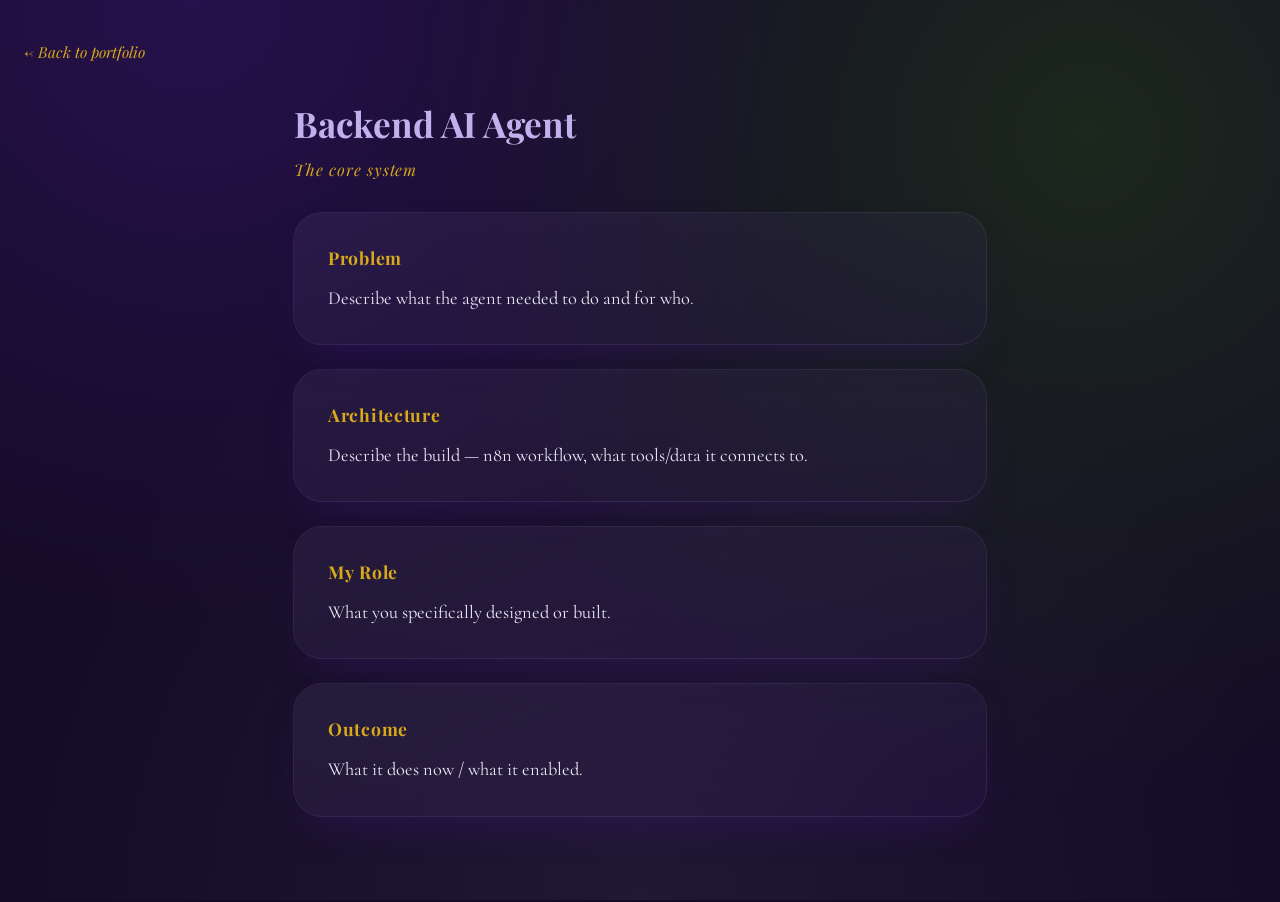
==== backend-agent.html @ 7d751af6 "add multi-page case studies" ====
<!DOCTYPE html>
<html lang="en">
<head>
<meta charset="UTF-8">
<meta name="viewport" content="width=device-width, initial-scale=1.0">
<title>Backend AI Agent — Aalijah's Portfolio</title>
<link rel="stylesheet" href="style.css">
</head>
<body class="case-page">

  <a class="back-link" href="index.html">← Back to portfolio</a>

  <main>
    <h1>Backend AI Agent</h1>
    <p class="role">The core system</p>

    <div class="case-section">
      <h3>Problem</h3>
      <p>Describe what the agent needed to do and for who.</p>
    </div>

    <div class="case-section">
      <h3>Architecture</h3>
      <p>Describe the build — n8n workflow, what tools/data it connects to.</p>
      <!-- <img src="images/backend-diagram.png" alt="Backend agent architecture diagram"> -->
    </div>

    <div class="case-section">
      <h3>My Role</h3>
      <p>What you specifically designed or built.</p>
    </div>

    <div class="case-section">
      <h3>Outcome</h3>
      <p>What it does now / what it enabled.</p>
      <!-- <img src="images/backend-result.png" alt="Backend agent working screenshot"> -->
    </div>
  </main>

</body>
</html>
---- style.css ----
@import url('https://fonts.googleapis.com/css2?family=Dancing+Script:wght@700&family=Playfair+Display:ital,wght@0,600;0,700;1,500&family=Cormorant+Garamond:ital,wght@0,400;0,500;1,400&display=swap');

:root {
  --forest: #234514;
  --lavender: #c0b0eb;
  --royal: #34166a;
  --gold: #d8a91b;
}

* {
  box-sizing: border-box;
}

body {
  margin: 0;
  font-family: 'Cormorant Garamond', serif;
  font-size: 1.15rem;
  color: #ece8f5;
  line-height: 1.7;
  background:
    radial-gradient(circle at 15% 0%, rgba(52, 22, 106, 0.55), transparent 45%),
    radial-gradient(circle at 85% 15%, rgba(35, 69, 20, 0.5), transparent 50%),
    radial-gradient(circle at 50% 100%, rgba(192, 176, 235, 0.08), transparent 60%),
    #140b26;
  background-attachment: fixed;
}

header {
  padding: 80px 24px 30px;
  text-align: center;
}

.name-statement {
  display: block;
  font-family: 'Dancing Script', cursive;
  font-weight: 700;
  font-size: 5.2rem;
  line-height: 1.3;
  padding: 0.1em 0;
  margin: 0 0 6px;
  background: linear-gradient(100deg, var(--lavender) 10%, var(--gold) 55%, var(--lavender) 90%);
  -webkit-background-clip: text;
  background-clip: text;
  -webkit-text-fill-color: transparent;
  filter: drop-shadow(0 2px 18px rgba(192, 176, 235, 0.25));
}

.flourish {
  color: var(--gold);
  letter-spacing: 0.5em;
  font-size: 0.9rem;
  opacity: 0.8;
  margin: 4px 0 22px;
}

.subtitle {
  max-width: 560px;
  margin: 0 auto;
  color: var(--lavender);
  font-style: italic;
  font-size: 1.2rem;
  font-weight: 400;
}

main {
  max-width: 740px;
  margin: 0 auto;
  padding: 30px 24px 60px;
}

.project {
  position: relative;
  display: block;
  text-decoration: none;
  background: linear-gradient(160deg, rgba(192, 176, 235, 0.07), rgba(52, 22, 106, 0.18));
  border-radius: 28px;
  padding: 34px 36px 30px;
  margin-bottom: 34px;
  box-shadow:
    0 0 0 1px rgba(192, 176, 235, 0.12),
    0 18px 40px -20px rgba(52, 22, 106, 0.65);
  backdrop-filter: blur(2px);
  transition: transform 0.2s ease, box-shadow 0.2s ease;
}

a.project:hover {
  transform: translateY(-3px);
  box-shadow:
    0 0 0 1px rgba(216, 169, 27, 0.35),
    0 22px 44px -18px rgba(52, 22, 106, 0.75);
}

.project .arrow {
  display: inline-block;
  color: var(--gold);
  font-size: 1.3rem;
  margin-left: 6px;
  transition: transform 0.2s ease;
}

a.project:hover .arrow {
  transform: translateX(4px);
}

.project .preview {
  margin: 0;
  color: #e6e1f2;
}

.project h2 {
  font-family: 'Playfair Display', serif;
  font-weight: 700;
  font-size: 1.7rem;
  margin: 6px 0 2px;
  color: var(--lavender);
}

.project .role {
  margin: 0 0 18px;
  color: var(--gold);
  font-family: 'Playfair Display', serif;
  font-style: italic;
  font-size: 0.95rem;
  letter-spacing: 0.06em;
}

.project p {
  margin: 0 0 12px;
  color: #e6e1f2;
}

.project strong {
  color: var(--gold);
  font-weight: 600;
}

.project img {
  max-width: 100%;
  border-radius: 16px;
  margin-top: 14px;
}

footer {
  text-align: center;
  padding: 20px 24px 60px;
  color: var(--lavender);
  font-family: 'Playfair Display', serif;
  font-style: italic;
  font-size: 0.95rem;
  opacity: 0.75;
}

footer p {
  margin: 0;
}

.back-link {
  display: inline-block;
  color: var(--gold);
  text-decoration: none;
  font-family: 'Playfair Display', serif;
  font-style: italic;
  font-size: 0.95rem;
  margin: 40px 0 10px 24px;
  transition: transform 0.2s ease;
}

.back-link:hover {
  transform: translateX(-4px);
}

.case-page main {
  padding-top: 10px;
}

.case-page h1 {
  font-family: 'Playfair Display', serif;
  font-weight: 700;
  color: var(--lavender);
  font-size: 2.2rem;
  margin: 8px 0 2px;
}

.case-page .role {
  color: var(--gold);
  font-family: 'Playfair Display', serif;
  font-style: italic;
  font-size: 1rem;
  letter-spacing: 0.06em;
  margin: 0 0 30px;
}

.case-section {
  background: linear-gradient(160deg, rgba(192, 176, 235, 0.07), rgba(52, 22, 106, 0.18));
  border-radius: 28px;
  padding: 30px 34px;
  margin-bottom: 26px;
  box-shadow:
    0 0 0 1px rgba(192, 176, 235, 0.12),
    0 18px 40px -20px rgba(52, 22, 106, 0.65);
}

.case-section h3 {
  font-family: 'Playfair Display', serif;
  color: var(--gold);
  font-size: 1.1rem;
  margin: 0 0 10px;
  letter-spacing: 0.04em;
}

.case-section p {
  margin: 0;
}

.case-section img {
  max-width: 100%;
  border-radius: 16px;
  margin-top: 6px;
  box-shadow: 0 12px 30px -14px rgba(0,0,0,0.6);
}

@media (max-width: 480px) {
  .name-statement {
    font-size: 3.4rem;
  }
  .project, .case-section {
    padding: 26px 22px 22px;
  }
}
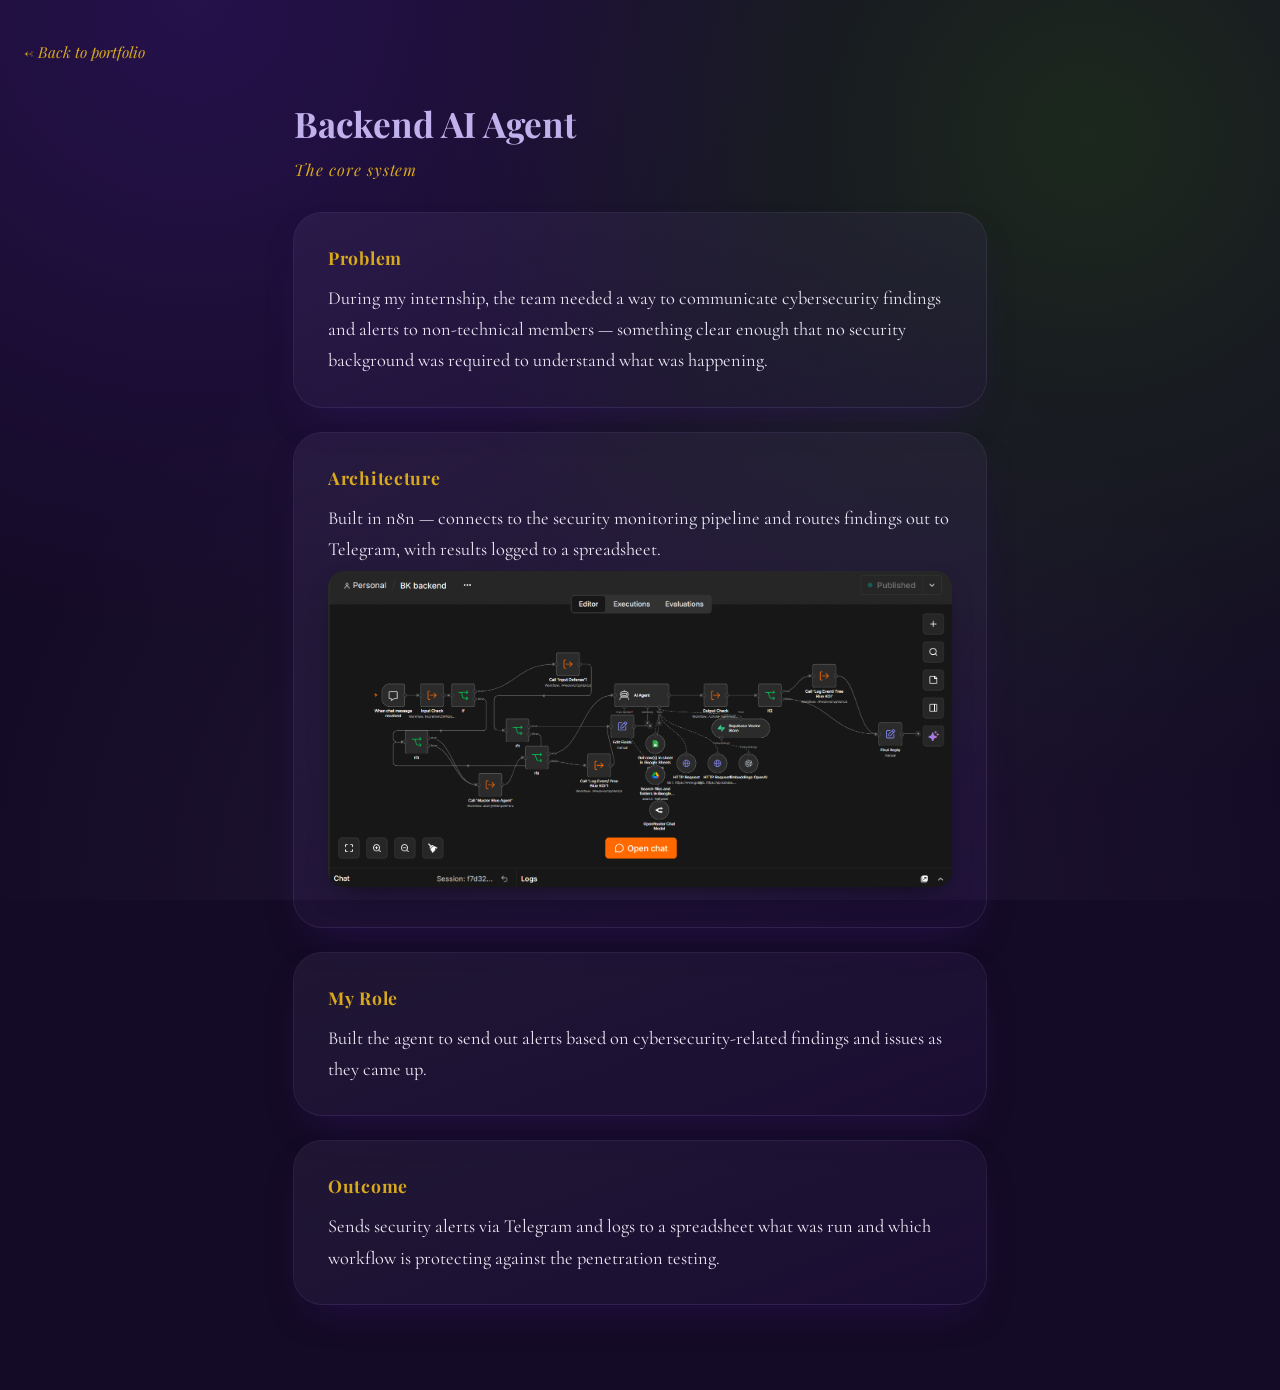
==== commit abd0ea55: "update case study content and move backend screenshot" ====
--- a/backend-agent.html
+++ b/backend-agent.html
@@ -16,24 +16,23 @@
 
     <div class="case-section">
       <h3>Problem</h3>
-      <p>Describe what the agent needed to do and for who.</p>
+      <p>During my internship, the team needed a way to communicate cybersecurity findings and alerts to non-technical members — something clear enough that no security background was required to understand what was happening.</p>
     </div>
 
     <div class="case-section">
       <h3>Architecture</h3>
-      <p>Describe the build — n8n workflow, what tools/data it connects to.</p>
-      <!-- <img src="images/backend-diagram.png" alt="Backend agent architecture diagram"> -->
+      <p>Built in n8n — connects to the security monitoring pipeline and routes findings out to Telegram, with results logged to a spreadsheet.</p>
+      <img src="images/bk_backend.png" alt="Backend agent architecture">
     </div>
 
     <div class="case-section">
       <h3>My Role</h3>
-      <p>What you specifically designed or built.</p>
+      <p>Built the agent to send out alerts based on cybersecurity-related findings and issues as they came up.</p>
     </div>
 
     <div class="case-section">
       <h3>Outcome</h3>
-      <p>What it does now / what it enabled.</p>
-      <!-- <img src="images/backend-result.png" alt="Backend agent working screenshot"> -->
+      <p>Sends security alerts via Telegram and logs to a spreadsheet what was run and which workflow is protecting against the penetration testing.</p>
     </div>
   </main>
 
--- a/style.css
+++ b/style.css
@@ -227,3 +227,20 @@
     padding: 26px 22px 22px;
   }
 }
+
+.case-section figure {
+  margin: 0 0 24px;
+}
+
+.case-section figure:last-child {
+  margin-bottom: 0;
+}
+
+.case-section figcaption {
+  margin-top: 8px;
+  font-family: 'Playfair Display', serif;
+  font-style: italic;
+  color: var(--gold);
+  font-size: 0.9rem;
+  text-align: center;
+}
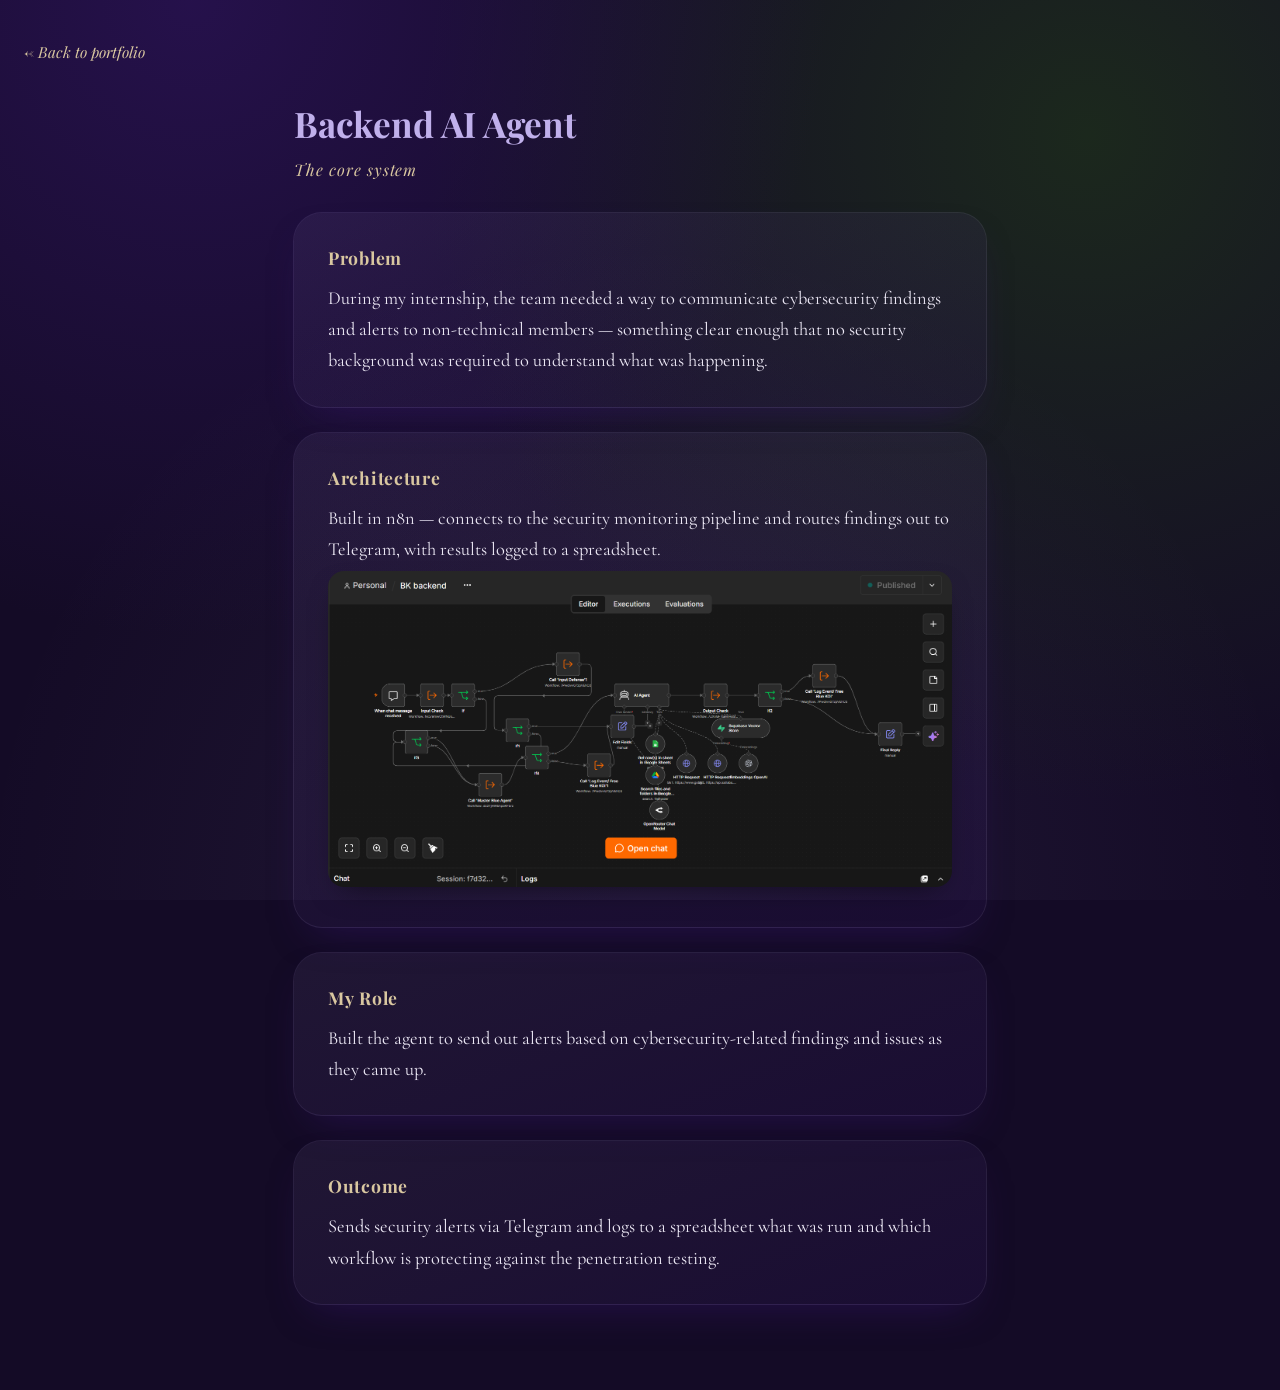
==== commit 6b24a910: "soften accent color, update cursor, add demo video sections" ====
--- a/backend-agent.html
+++ b/backend-agent.html
@@ -34,6 +34,14 @@
       <h3>Outcome</h3>
       <p>Sends security alerts via Telegram and logs to a spreadsheet what was run and which workflow is protecting against the penetration testing.</p>
     </div>
+    <!--
+    <div class="case-section">
+      <h3>Watch the Demo</h3>
+      <div class="video-wrap">
+        <iframe src="VIDEO_EMBED_URL_HERE" title="Workflow demo" allowfullscreen></iframe>
+      </div>
+    </div>
+    -->
   </main>
 
 </body>
--- a/style.css
+++ b/style.css
@@ -4,7 +4,7 @@
   --forest: #234514;
   --lavender: #c0b0eb;
   --royal: #34166a;
-  --gold: #d8a91b;
+  --gold: #d9c7a0;
 }
 
 * {
@@ -51,6 +51,12 @@
   font-size: 0.9rem;
   opacity: 0.8;
   margin: 4px 0 22px;
+  animation: twinkle 2.5s ease-in-out infinite;
+}
+
+@keyframes twinkle {
+  0%, 100% { opacity: 0.5; }
+  50% { opacity: 1; }
 }
 
 .subtitle {
@@ -86,7 +92,7 @@
 a.project:hover {
   transform: translateY(-3px);
   box-shadow:
-    0 0 0 1px rgba(216, 169, 27, 0.35),
+    0 0 0 1px rgba(217, 199, 160, 0.35),
     0 22px 44px -18px rgba(52, 22, 106, 0.75);
 }
 
@@ -152,6 +158,15 @@
 
 footer p {
   margin: 0;
+}
+
+footer a {
+  color: var(--lavender);
+  text-decoration: none;
+}
+
+footer a:hover {
+  text-decoration: underline;
 }
 
 .back-link {
@@ -244,3 +259,54 @@
   font-size: 0.9rem;
   text-align: center;
 }
+
+.name-underline {
+  width: 140px;
+  height: 2px;
+  margin: 0 auto 18px;
+  background: linear-gradient(90deg, transparent, var(--gold), transparent);
+}
+
+::-webkit-scrollbar {
+  width: 10px;
+}
+
+::-webkit-scrollbar-track {
+  background: #140b26;
+}
+
+::-webkit-scrollbar-thumb {
+  background: linear-gradient(180deg, var(--lavender), var(--royal));
+  border-radius: 10px;
+  border: 2px solid #140b26;
+}
+
+::-webkit-scrollbar-thumb:hover {
+  background: linear-gradient(180deg, var(--royal), var(--lavender));
+  box-shadow: 0 0 6px rgba(192, 176, 235, 0.6);
+}
+
+* {
+  scrollbar-color: var(--lavender) #140b26;
+}
+
+a:hover, .project:hover {
+  cursor: url("data:image/svg+xml,%3Csvg xmlns='http://www.w3.org/2000/svg' width='32' height='32' viewBox='0 0 32 32'%3E%3Cdefs%3E%3ClinearGradient id='sparkGrad' x1='0' y1='0' x2='1' y2='1'%3E%3Cstop offset='0%25' stop-color='rgb(224,208,255)'/%3E%3Cstop offset='100%25' stop-color='rgb(216,169,27)'/%3E%3C/linearGradient%3E%3C/defs%3E%3Cpath d='M14 2 C14.6 8 16.6 10 22 10.6 C16.6 11.2 14.6 13.2 14 19.2 C13.4 13.2 11.4 11.2 6 10.6 C11.4 10 13.4 8 14 2 Z' fill='url(%23sparkGrad)'/%3E%3Cpath d='M23 16 C23.3 19 24.3 20 27 20.3 C24.3 20.6 23.3 21.6 23 24.6 C22.7 21.6 21.7 20.6 19 20.3 C21.7 20 22.7 19 23 16 Z' fill='rgb(255,255,255)' opacity='0.85'/%3E%3C/svg%3E") 16 16, pointer;
+}
+
+.video-wrap {
+  position: relative;
+  padding-bottom: 56.25%;
+  height: 0;
+  overflow: hidden;
+  border-radius: 16px;
+}
+
+.video-wrap iframe {
+  position: absolute;
+  top: 0;
+  left: 0;
+  width: 100%;
+  height: 100%;
+  border: 0;
+}
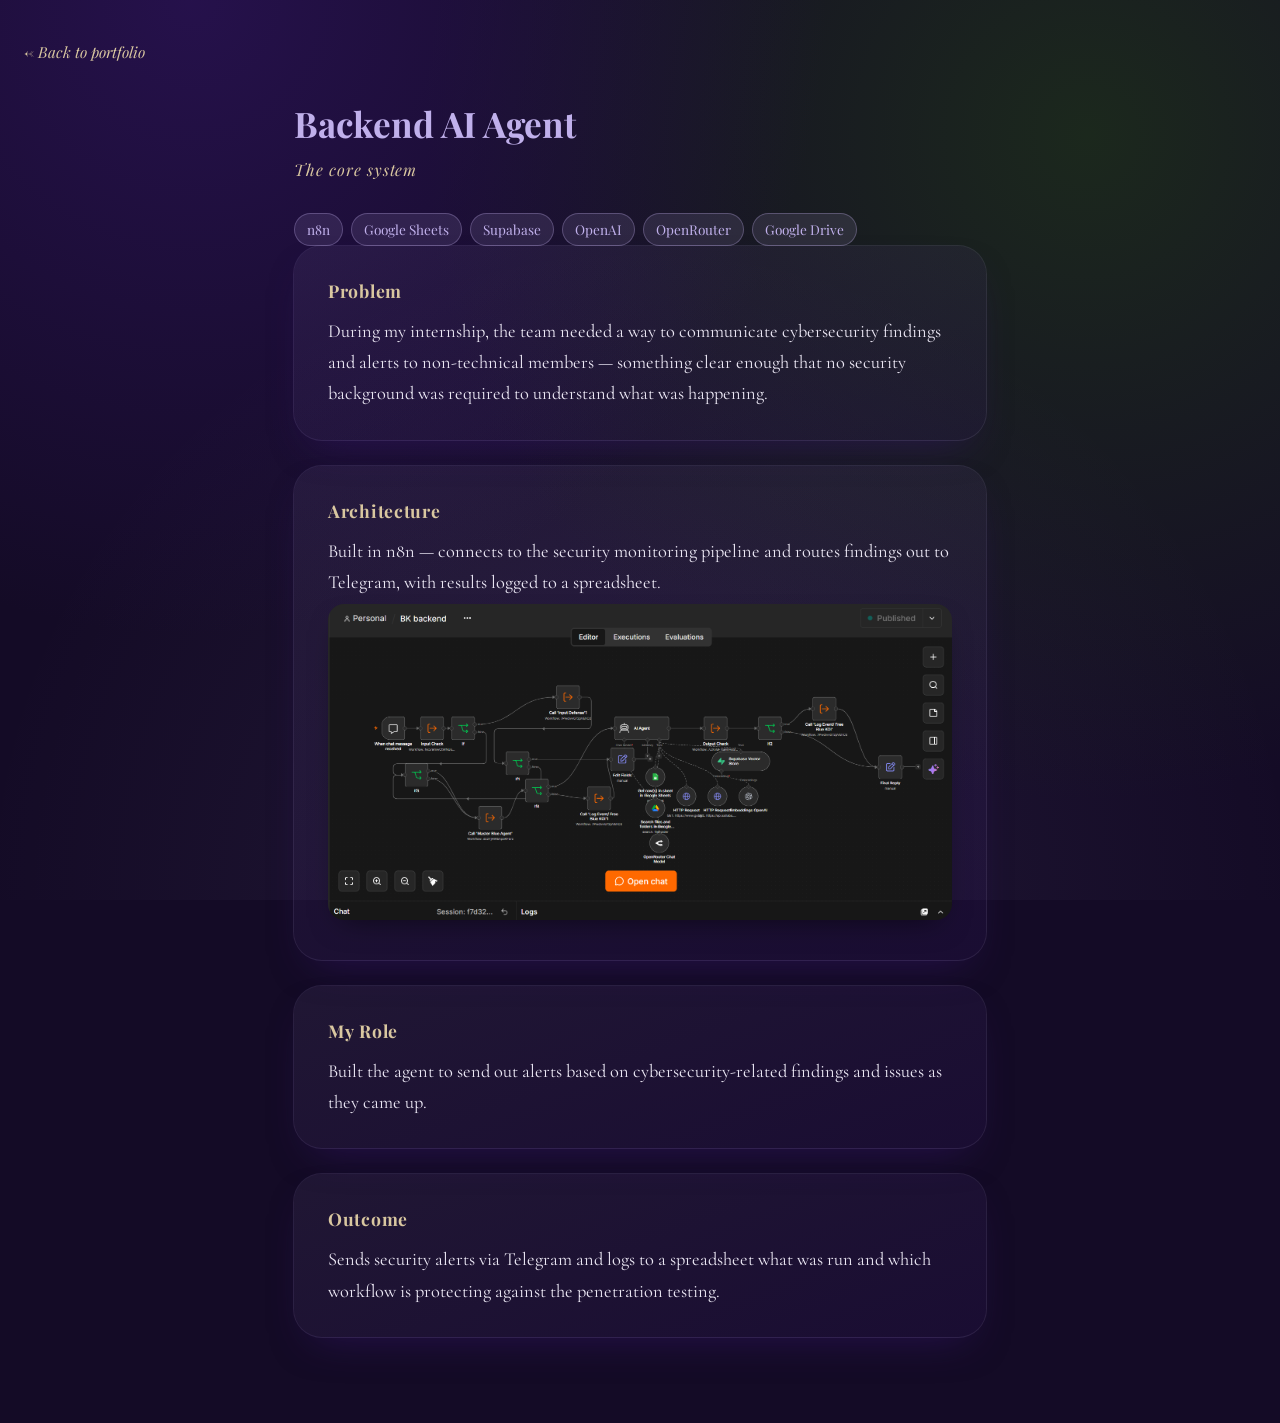
==== commit ed29afe7: "add resume download, tools-used tags, and favicon" ====
--- a/backend-agent.html
+++ b/backend-agent.html
@@ -5,6 +5,7 @@
 <meta name="viewport" content="width=device-width, initial-scale=1.0">
 <title>Backend AI Agent — Aalijah's Portfolio</title>
 <link rel="stylesheet" href="style.css">
+<link rel="icon" type="image/svg+xml" href="data:image/svg+xml,%3Csvg xmlns='http://www.w3.org/2000/svg' viewBox='0 0 64 64'%3E%3Cdefs%3E%3ClinearGradient id='g' x1='0' y1='0' x2='64' y2='64'%3E%3Cstop offset='0' stop-color='%23234514'/%3E%3Cstop offset='1' stop-color='%2334166a'/%3E%3C/linearGradient%3E%3C/defs%3E%3Crect width='64' height='64' rx='14' fill='url(%23g)'/%3E%3Ctext x='30' y='42' font-family='Georgia,serif' font-size='28' font-weight='700' fill='%23d9c7a0' text-anchor='middle'%3EAH%3C/text%3E%3Ctext x='48' y='20' font-size='16' fill='%23d9c7a0'%3E%E2%9C%A6%3C/text%3E%3C/svg%3E">
 </head>
 <body class="case-page">
 
@@ -13,6 +14,14 @@
   <main>
     <h1>Backend AI Agent</h1>
     <p class="role">The core system</p>
+    <div class="tools-used">
+      <span>n8n</span>
+      <span>Google Sheets</span>
+      <span>Supabase</span>
+      <span>OpenAI</span>
+      <span>OpenRouter</span>
+      <span>Google Drive</span>
+    </div>
 
     <div class="case-section">
       <h3>Problem</h3>
--- a/style.css
+++ b/style.css
@@ -296,17 +296,88 @@
 
 .video-wrap {
   position: relative;
-  padding-bottom: 56.25%;
-  height: 0;
+  border-radius: 16px;
   overflow: hidden;
-  border-radius: 16px;
-}
-
-.video-wrap iframe {
+  box-shadow: 0 18px 40px -20px rgba(52, 22, 106, 0.65);
+}
+
+.video-wrap video {
+  width: 100%;
+  display: block;
+}
+
+.unmute-btn {
   position: absolute;
-  top: 0;
-  left: 0;
-  width: 100%;
-  height: 100%;
-  border: 0;
-}
+  bottom: 14px;
+  right: 14px;
+  width: 44px;
+  height: 44px;
+  border-radius: 50%;
+  border: none;
+  background: var(--lavender);
+  color: #140b26;
+  font-size: 1.1rem;
+  cursor: pointer;
+  display: flex;
+  align-items: center;
+  justify-content: center;
+  box-shadow: 0 6px 16px -4px rgba(0,0,0,0.5);
+  transition: transform 0.2s ease;
+}
+
+.unmute-btn:hover {
+  transform: scale(1.08);
+}
+
+.meta-note {
+  font-family: 'Playfair Display', serif;
+  font-style: italic;
+  color: var(--lavender);
+  font-size: 1.05rem;
+  text-align: center;
+  margin: 0 0 30px;
+  padding: 18px 24px;
+  border-top: 1px solid rgba(192, 176, 235, 0.2);
+  border-bottom: 1px solid rgba(192, 176, 235, 0.2);
+}
+
+.intro-extra {
+  max-width: 600px;
+  margin: 14px auto 0;
+  color: #d9c7a0;
+  font-size: 1rem;
+  line-height: 1.6;
+}
+
+.resume-link {
+  display: inline-block;
+  margin-top: 18px;
+  color: var(--gold);
+  text-decoration: none;
+  font-family: 'Playfair Display', serif;
+  font-style: italic;
+  border-bottom: 1px solid var(--gold);
+  padding-bottom: 2px;
+  transition: opacity 0.2s ease;
+}
+
+.resume-link:hover {
+  opacity: 0.75;
+}
+
+.tools-used {
+  margin-top: 16px;
+  display: flex;
+  flex-wrap: wrap;
+  gap: 8px;
+}
+
+.tools-used span {
+  background: rgba(192, 176, 235, 0.12);
+  border: 1px solid rgba(192, 176, 235, 0.3);
+  color: var(--lavender);
+  font-size: 0.85rem;
+  padding: 4px 12px;
+  border-radius: 20px;
+  font-family: 'Playfair Display', serif;
+}
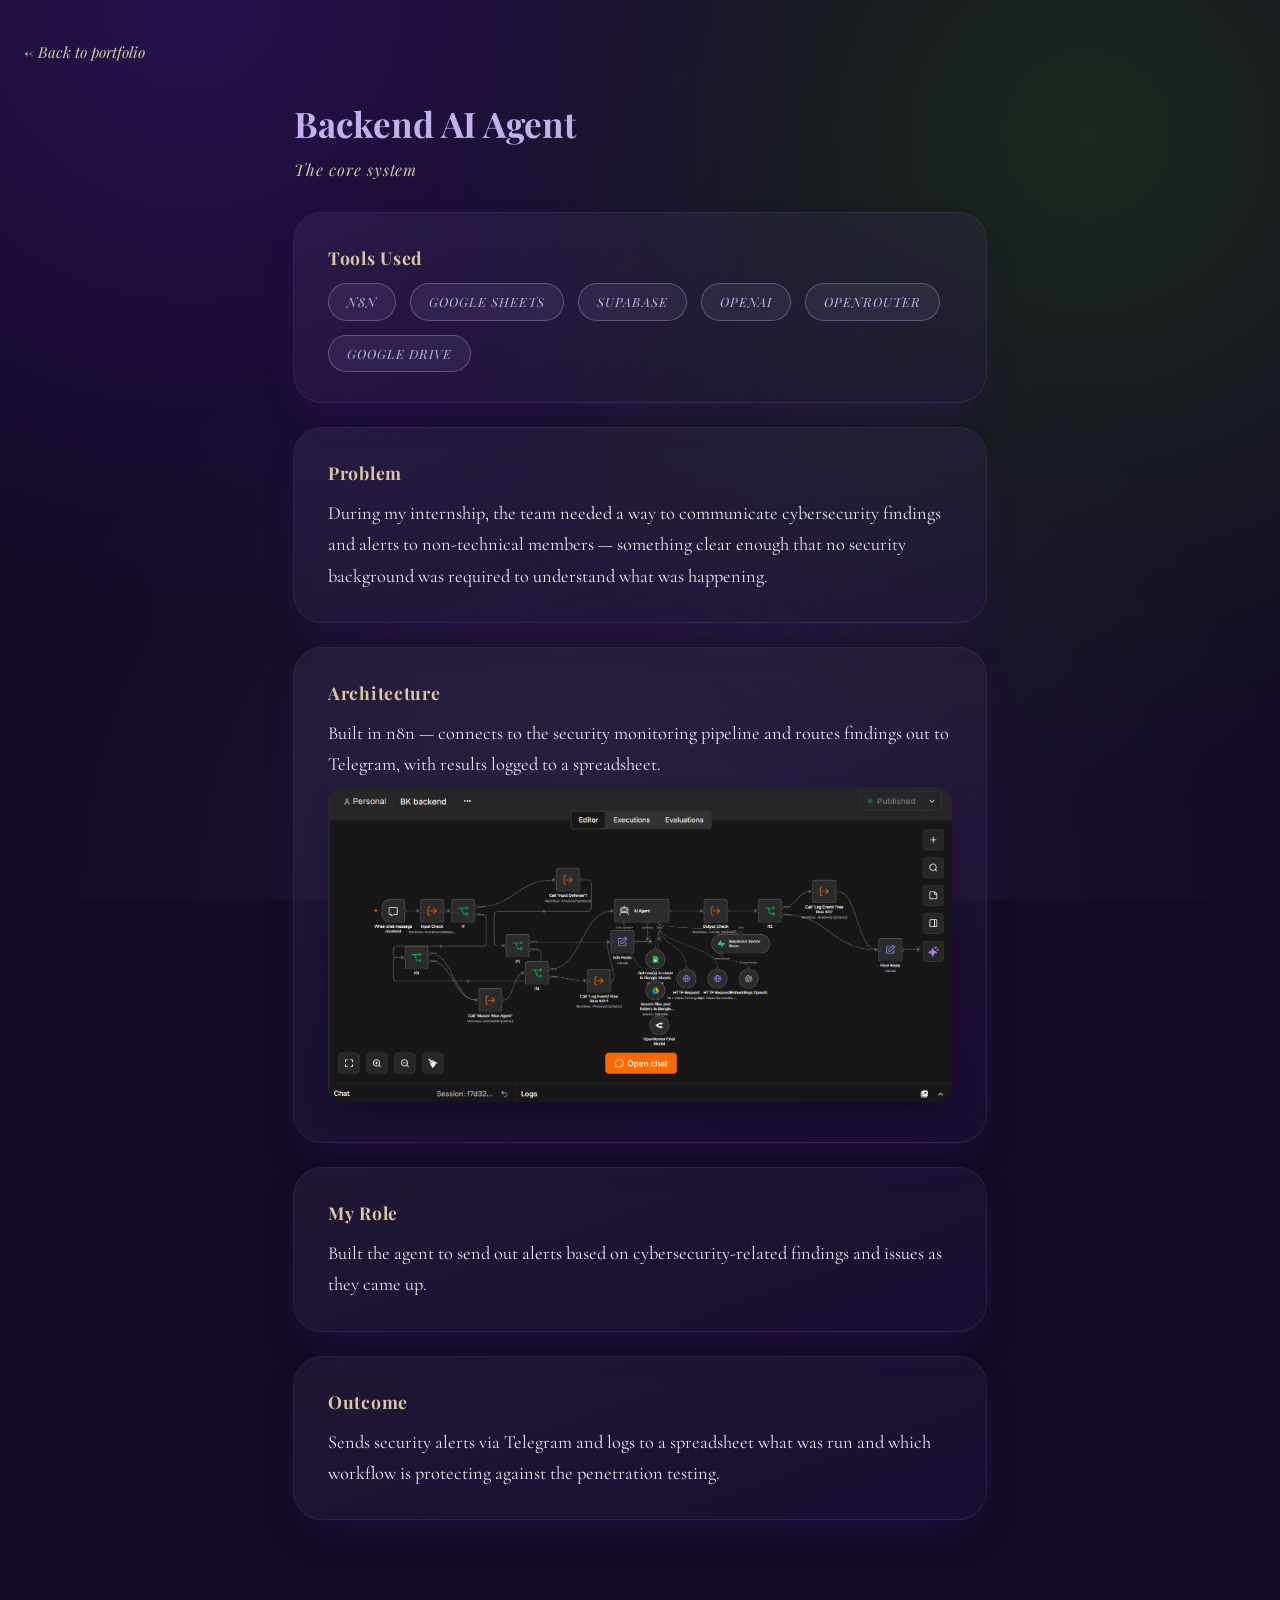
==== commit c4cf1d46: "wrap tools-used tags in a case-section panel" ====
--- a/backend-agent.html
+++ b/backend-agent.html
@@ -14,13 +14,16 @@
   <main>
     <h1>Backend AI Agent</h1>
     <p class="role">The core system</p>
-    <div class="tools-used">
-      <span>n8n</span>
-      <span>Google Sheets</span>
-      <span>Supabase</span>
-      <span>OpenAI</span>
-      <span>OpenRouter</span>
-      <span>Google Drive</span>
+    <div class="case-section">
+      <h3>Tools Used</h3>
+      <div class="tools-used">
+        <span>n8n</span>
+        <span>Google Sheets</span>
+        <span>Supabase</span>
+        <span>OpenAI</span>
+        <span>OpenRouter</span>
+        <span>Google Drive</span>
+      </div>
     </div>
 
     <div class="case-section">
--- a/style.css
+++ b/style.css
@@ -366,18 +366,21 @@
 }
 
 .tools-used {
-  margin-top: 16px;
+  margin: 0;
   display: flex;
   flex-wrap: wrap;
-  gap: 8px;
+  gap: 14px;
 }
 
 .tools-used span {
-  background: rgba(192, 176, 235, 0.12);
-  border: 1px solid rgba(192, 176, 235, 0.3);
-  color: var(--lavender);
-  font-size: 0.85rem;
-  padding: 4px 12px;
+  background: rgba(192, 176, 235, 0.08);
+  border: 1px solid rgba(192, 176, 235, 0.35);
+  color: var(--lavender);
+  font-size: 0.8rem;
+  letter-spacing: 0.08em;
+  text-transform: uppercase;
+  padding: 7px 18px;
   border-radius: 20px;
   font-family: 'Playfair Display', serif;
-}
+  font-style: italic;
+}
